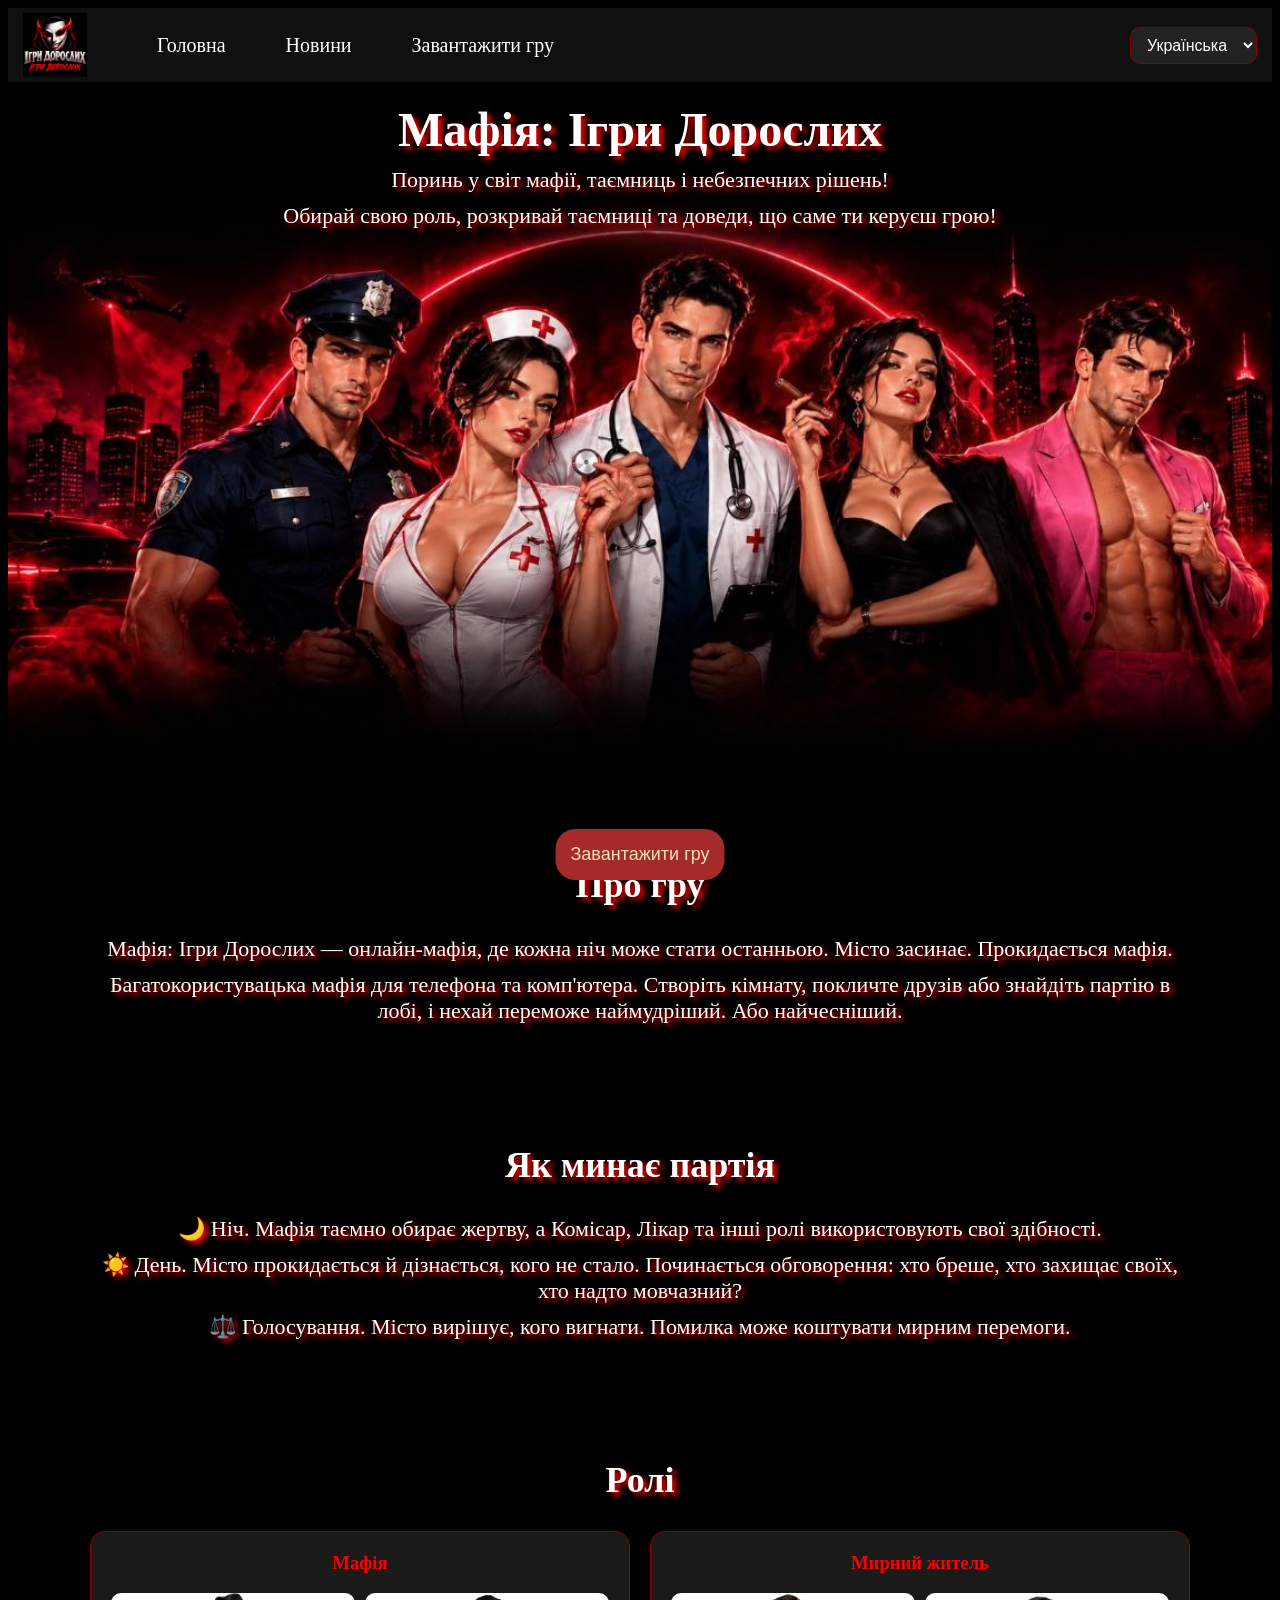
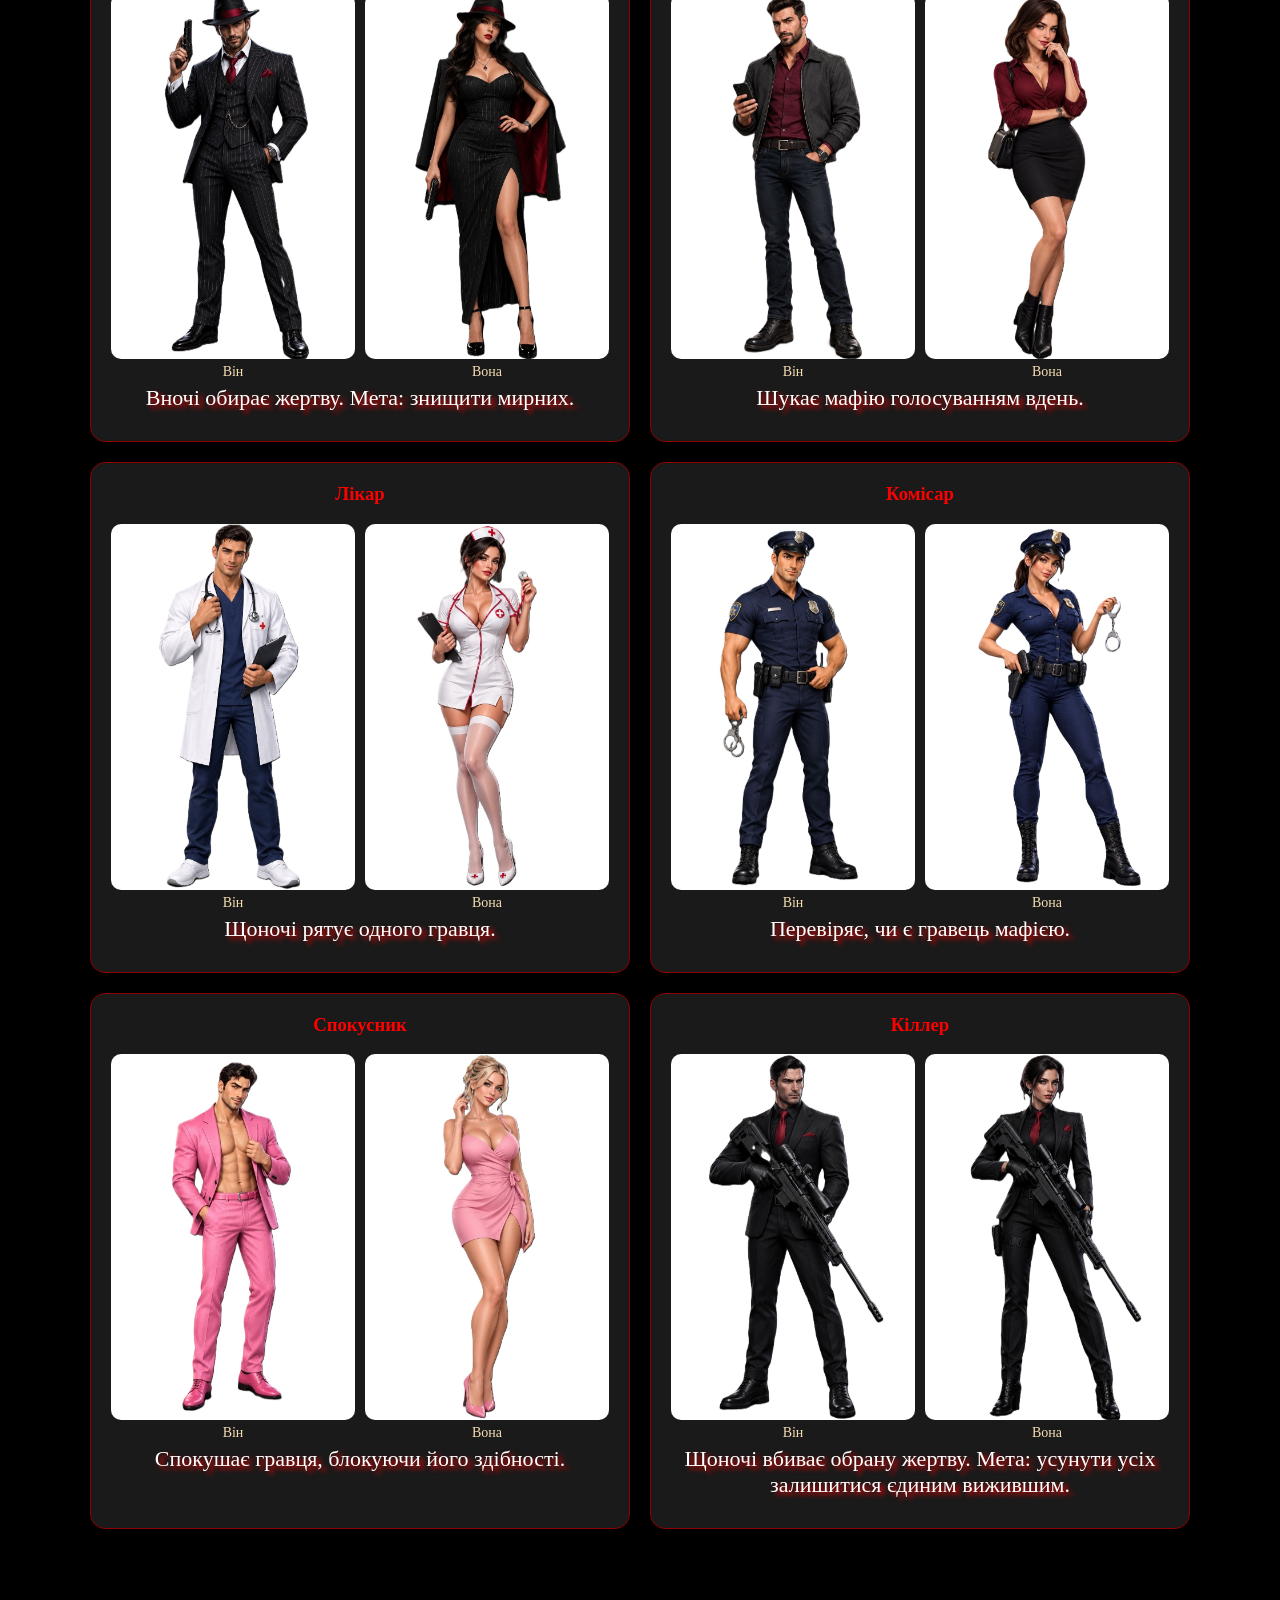
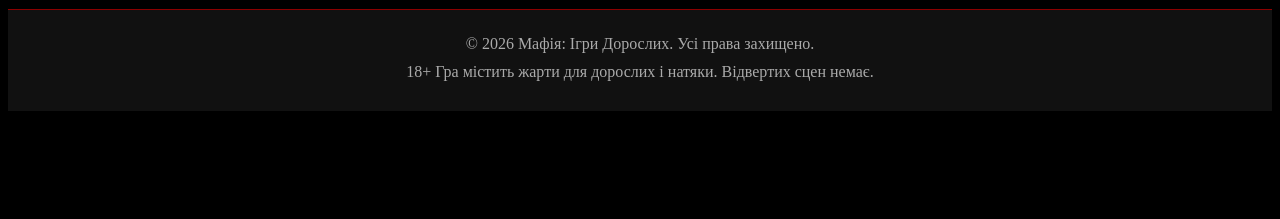
==== index.html @ 1c05e82d "Initial commit" ====
<!DOCTYPE html>
<html lang="uk">
<head>
    <meta charset="UTF-8">
    <meta name="viewport" content="width=device-width, initial-scale=1.0">
    <title>Мафія: Ігри Дорослих</title>
    <link rel="stylesheet" href="style.css">
</head>
<body>
    <nav>
        <img src="logo.jpg" alt="Логотип гри" class="logo">
        <div class="nav-links">
            <a href="#" data-i18n="nav_home">Головна</a>
            <a href="#" data-i18n="nav_news">Новини</a>
            <a href="#" data-i18n="nav_download">Завантажити гру</a>
        </div>

        <select id="lang-select" class="lang-select" aria-label="Language">
            <option value="uk">Українська</option>
            <option value="en">English</option>
            <option value="pl">Polski</option>
            <option value="de">Deutsch</option>
            <option value="es">Español</option>
            <option value="fr">Français</option>
            <option value="it">Italiano</option>
        </select>
    </nav>

    <main>
        <header class="hero">
            <h1 data-i18n="h1">Мафія: Ігри Дорослих</h1>
            <p data-i18n="hero1">Поринь у світ мафії, таємниць і небезпечних рішень!</p>
            <p data-i18n="hero2">Обирай свою роль, розкривай таємниці та доведи, що саме ти керуєш грою!</p>
        </header>

        <section class="block">
            <h2 data-i18n="about_title">Про гру</h2>
            <p data-i18n="about_text">Мафія: Ігри Дорослих — онлайн-мафія, де кожна ніч може стати останньою. Місто засинає. Прокидається мафія.</p>
            <p data-i18n="adout_text_1">Багатокористувацька мафія для телефона та комп'ютера. Створіть кімнату, покличте друзів або знайдіть партію в лобі, і нехай переможе наймудріший. Або найчесніший.</p>
        </section>
        <section class="block">
            <h2 data-i18n="about_title_1">Як минає партія</h2>
            <p data-i18n="about_text_night">🌙 Ніч. Мафія таємно обирає жертву, а Комісар, Лікар та інші ролі використовують свої здібності.</p>
            <p data-i18n="adout_text_day">☀️ День. Місто прокидається й дізнається, кого не стало. Починається обговорення: хто бреше, хто захищає своїх, хто надто мовчазний?</p>
            <p data-i18n="aboyt_text_voting">⚖️ Голосування. Місто вирішує, кого вигнати. Помилка може коштувати мирним перемоги.</p>
        </section>

        <section class="block">
           <h2 data-i18n="roles_title">Ролі</h2>
        <div class="cards">
            <div class="card">
                 <h3 data-i18n="mafia_name">Мафія</h3>
                  <div class="pair">
                     <figure>
                        <img src="images/mafia-m.jpg" alt="Мафія, чоловічий образ">
                        <figcaption>Він</figcaption>
                    </figure>
                    <figure>
                        <img src="images/mafia-f.jpg" alt="Мафія, жіночий образ">
                        <figcaption>Вона</figcaption>
                    </figure>
                </div>
                <p data-i18n="mafia_desc">Вночі обирає жертву. Мета: знищити мирних.</p>
            </div>
            <div class="card">
                <h3 data-i18n="peaceful_name">Мирний житель</h3>
                 <div class="pair">
                     <figure>
                        <img src="images/peaceful-m.jpg" alt="Мирний житель, чоловічий образ">
                        <figcaption>Він</figcaption>
                    </figure>
                    <figure>
                        <img src="images/peaceful-f.jpg" alt="Мирний житель, жіночий образ">
                        <figcaption>Вона</figcaption>
                    </figure>
                </div>
                <p data-i18n="peaceful_desc">Шукає мафію голосуванням вдень.</p>
            </div>
            <div class="card">
                <h3 data-i18n="doctor_name">Лікар</h3>
                <div class="pair">
                     <figure>
                        <img src="images/doctor-m.jpg" alt="Лікар, чоловічий образ">
                        <figcaption>Він</figcaption>
                    </figure>
                    <figure>
                        <img src="images/doctor-f.jpg" alt="Лікар, жіночий образ">
                        <figcaption>Вона</figcaption>
                    </figure>
                </div>
                <p data-i18n="doctor_desc">Щоночі рятує одного гравця.</p>
            </div>
            <div class="card">
                <h3 data-i18n="cop_name">Комісар</h3>
                 <div class="pair">
                     <figure>
                        <img src="images/cop-m.jpg" alt="Комісар, чоловічий образ">
                        <figcaption>Він</figcaption>
                    </figure>
                    <figure>
                        <img src="images/cop-f.jpg" alt="Комісар, жіночий образ">
                        <figcaption>Вона</figcaption>
                    </figure>
                </div>
                <p data-i18n="cop_desc">Перевіряє, чи є гравець мафією.</p>
            </div>
             <div class="card">
                <h3 data-i18n="tempter_name">Спокусник</h3>
                 <div class="pair">
                     <figure>
                        <img src="images/tempter-m.jpg" alt="Спокусник , чоловічий образ">
                        <figcaption>Він</figcaption>
                    </figure>
                    <figure>
                        <img src="images/tempter-f.jpg" alt="Спокусник, жіночий образ">
                        <figcaption>Вона</figcaption>
                    </figure>
                </div>
                <p data-i18n="tempter_desc">Спокушає гравця, блокуючи його здібності.</p>
            </div> <div class="card">
                <h3 data-i18n="hitman_name">Кіллер</h3>
                 <div class="pair">
                     <figure>
                        <img src="images/hitman-m.jpg" alt="Кіллер, чоловічий образ">
                        <figcaption>Він</figcaption>
                    </figure>
                    <figure>
                        <img src="images/hitman-f.jpg" alt="Кіллер, жіночий образ">
                        <figcaption>Вона</figcaption>
                    </figure>
                </div>
                <p data-i18n="hitman_desc">Щоночі вбиває обрану жертву. Мета: усунути усіх залишитися єдиним вижившим.</p>
                </div>
            </div>
        <!--</section>
                <section class="block">
            <h2 data-i18n="gallery_title">Скріншоти</h2>
            <div class="gallery">
                <img src="images/screen1.jpg" alt="Скріншот гри 1">
                <img src="images/screen2.jpg" alt="Скріншот гри 2">
                <img src="images/screen3.jpg" alt="Скріншот гри 3">
            </div>
        </section> -->
    </main>
    <footer>
        <p data-i18n="footer_text">© 2026 Мафія: Ігри Дорослих. Усі права захищено.</p>
        <p data-i18n="age_note">18+ Гра містить жарти для дорослих і натяки. Відвертих сцен немає.</p>
    </footer>

    <button data-i18n="nav_download">Завантажити гру</button>

    <script src="script.js"></script>
</body>
</html>
---- style.css ----
body {
    background-color: black;
    color: white;
    padding-bottom: 100px; /* место под фиксированную кнопку */
}

nav {
    background-color: #22222279;
    padding: 5px 15px;
    display: flex;
    align-items: center;
    justify-content: flex-start;
    gap: 50px;
}

.logo {
    width: 64px;
    height: auto;
}

.nav-links {
    display: flex;
    align-items: center;
    gap: 20px;
}

a {
    color: white;
    text-decoration: none;
    margin: 15px;
    padding: 5px;
    font-size: 20px;
    display: inline-block;
    transition: color 0.3s, transform 0.3s;
}

a:hover {
    color: red;
    transform: scale(1.2);
}

h1 {
    color: white;
    font-size: 48px;
    text-align: center;
    margin-bottom: 10px;
    margin-top: 0;
    text-shadow: 4px 3px 5px rgb(243, 0, 0);
}

p {
    font-size: 22px;
    color: white;
    text-align: center;
    margin-top: 5px;
    margin-bottom: 10px;
    text-shadow: 4px 3px 5px rgb(243, 0, 0);
}

button {
    background-color: brown;
    color: wheat;
    font-size: 18px;
    padding: 15px;
    border-radius: 20px;
    border: none;
    position: fixed;
    bottom: 20px;
    left: 50%;
    transform: translateX(-50%);
    transition: background-color 0.5s ease,
                box-shadow 0.3s ease,
                transform 0.3s ease;
}

button:hover {
    background-color: darkred;
    cursor: pointer;
    box-shadow: 0 0 15px rgb(251, 255, 0);
    transform: translateX(-50%) translateY(-5px) scale(1.1);
}
.hero {
    background-image: url("game.jpg");
    background-size: cover;
    background-position: center 50px;
    background-repeat: no-repeat;
    min-height: calc(40vw + 180px);
    padding-top: 20px;
}

.block {
    max-width: 1100px;
    margin: 0 auto;
    padding: 40px 20px;
}

h2 {
    font-size: 36px;
    text-align: center;
    color: white;
    text-shadow: 4px 3px 5px rgb(243, 0, 0);
}

.cards {
    display: grid;
    grid-template-columns: repeat(auto-fit, minmax(420px, 1fr));
    gap: 20px;
}

.card {
    background-color: #1a1a1a;
    border: 1px solid darkred;
    border-radius: 15px;
    padding: 20px;
    transition: transform 0.3s ease, box-shadow 0.3s ease;
}

.card:hover {
    transform: translateY(-8px);
    box-shadow: 0 0 20px rgba(243, 0, 0, 0.5);
}

.card h3 {
    color: red;
    text-align: center;
    margin-top: 0;
}
.pair {
    display: flex;
    gap: 10px;
}

.pair figure {
    margin: 0;
    flex: 1;
}

.pair img {
    width: 100%;
    aspect-ratio: 2/ 3;
    object-fit: cover;
    border-radius: 10px;
    display: block;
}

figcaption {
    text-align: center;
    color: wheat;
    font-size: 14px;
    margin-top: 5px;
}
.lang-select {
    margin-left: auto;
    background-color: #222;
    color: white;
    border: 1px solid darkred;
    border-radius: 10px;
    padding: 8px 12px;
    font-size: 16px;
    cursor: pointer;
    transition: border-color 0.3s, box-shadow 0.3s;
}

.lang-select:hover {
    border-color: red;
    box-shadow: 0 0 10px rgba(243, 0, 0, 0.5);
}
.gallery {
    display: grid;
    grid-template-columns: repeat(auto-fit, minmax(280px, 1fr));
    gap: 20px;
}

.gallery img {
    width: 100%;
    height: auto;
    border-radius: 15px;
    border: 1px solid darkred;
    transition: transform 0.3s ease, box-shadow 0.3s ease;
}

.gallery img:hover {
    transform: scale(1.04);
    box-shadow: 0 0 20px rgba(243, 0, 0, 0.5);
}

footer {
    border-top: 1px solid darkred;
    margin-top: 40px;
    padding: 20px;
    background-color: #111;
}

footer p {
    font-size: 16px;
    text-shadow: none;
    color: #aaa;
}

/* Адаптация под телефон: правила работают, только если экран уже 700px */
@media (max-width: 700px) {
    nav {
        flex-wrap: wrap;
        gap: 10px;
    }

    .nav-links {
        gap: 5px;
        flex-wrap: wrap;
    }

    a {
        font-size: 16px;
        margin: 5px;
    }

    h1 {
        font-size: 32px;
    }

    h2 {
        font-size: 28px;
    }

    p {
        font-size: 18px;
    }
}
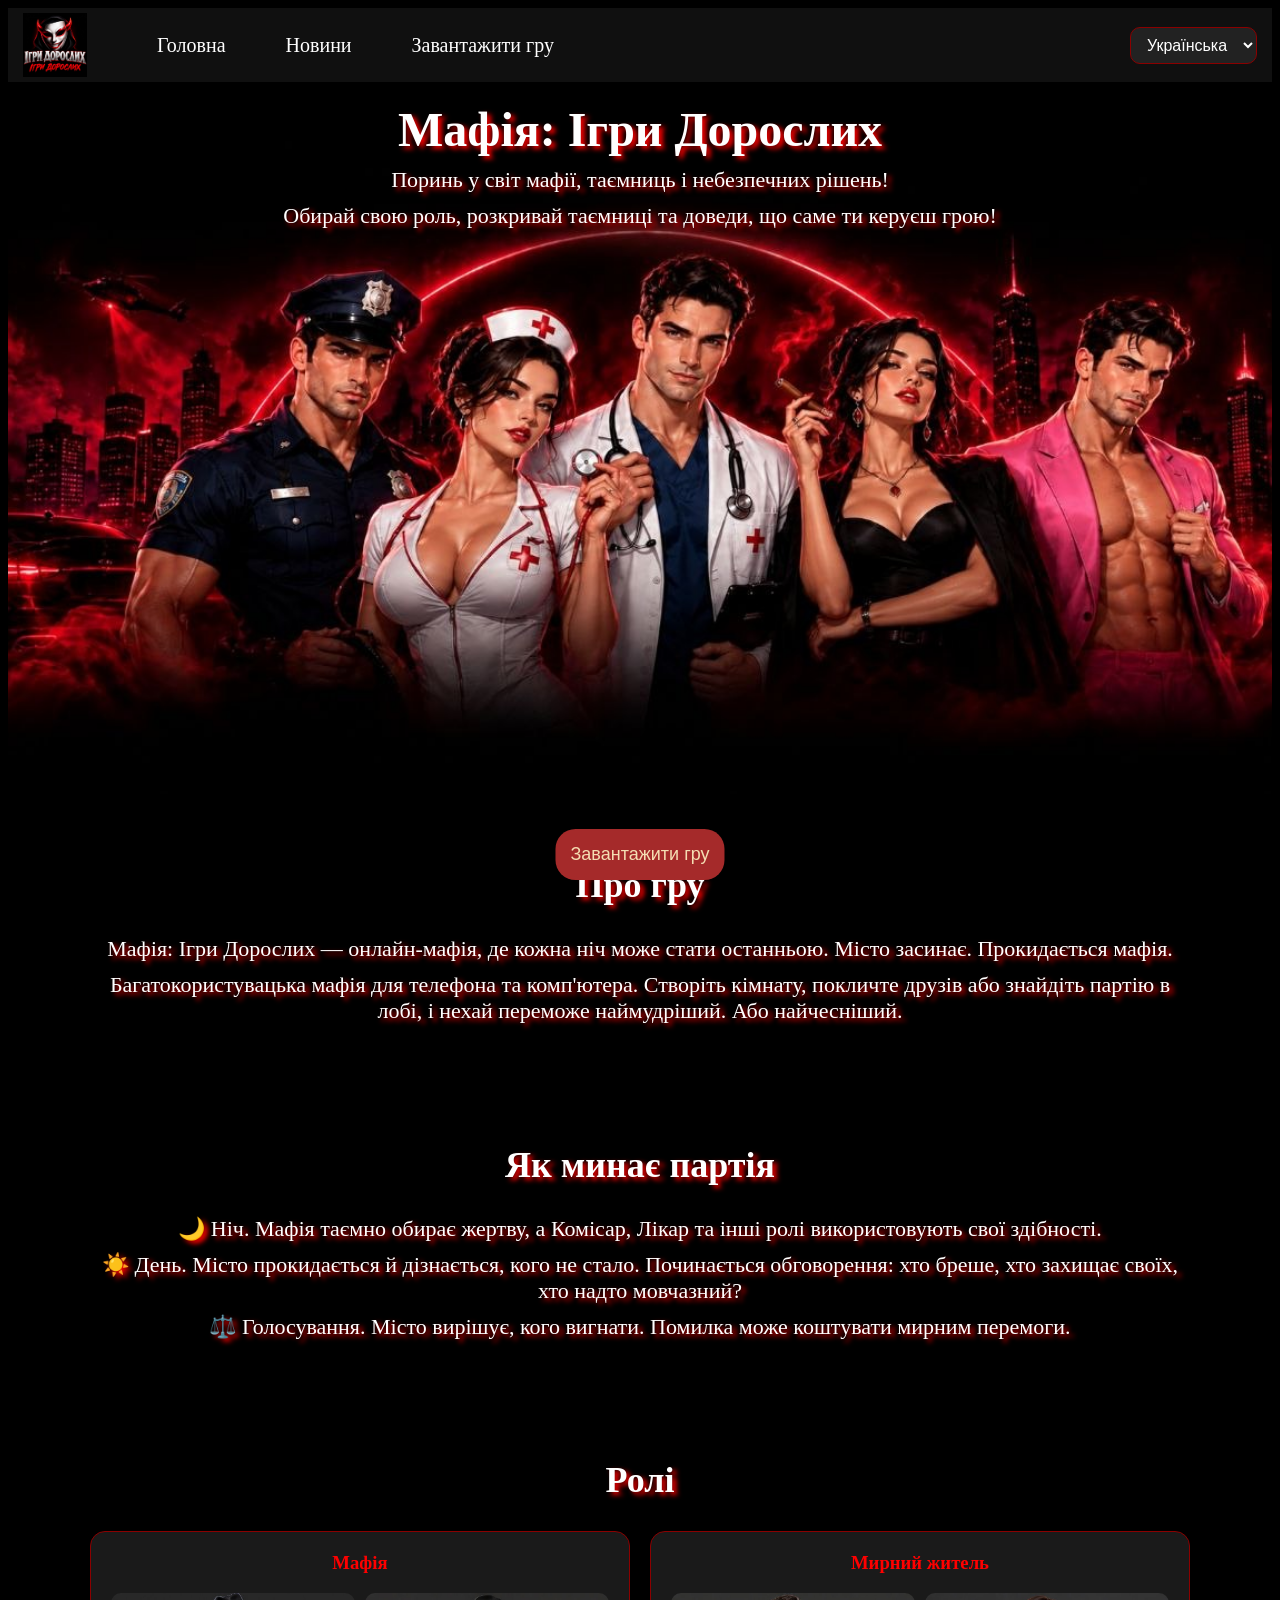
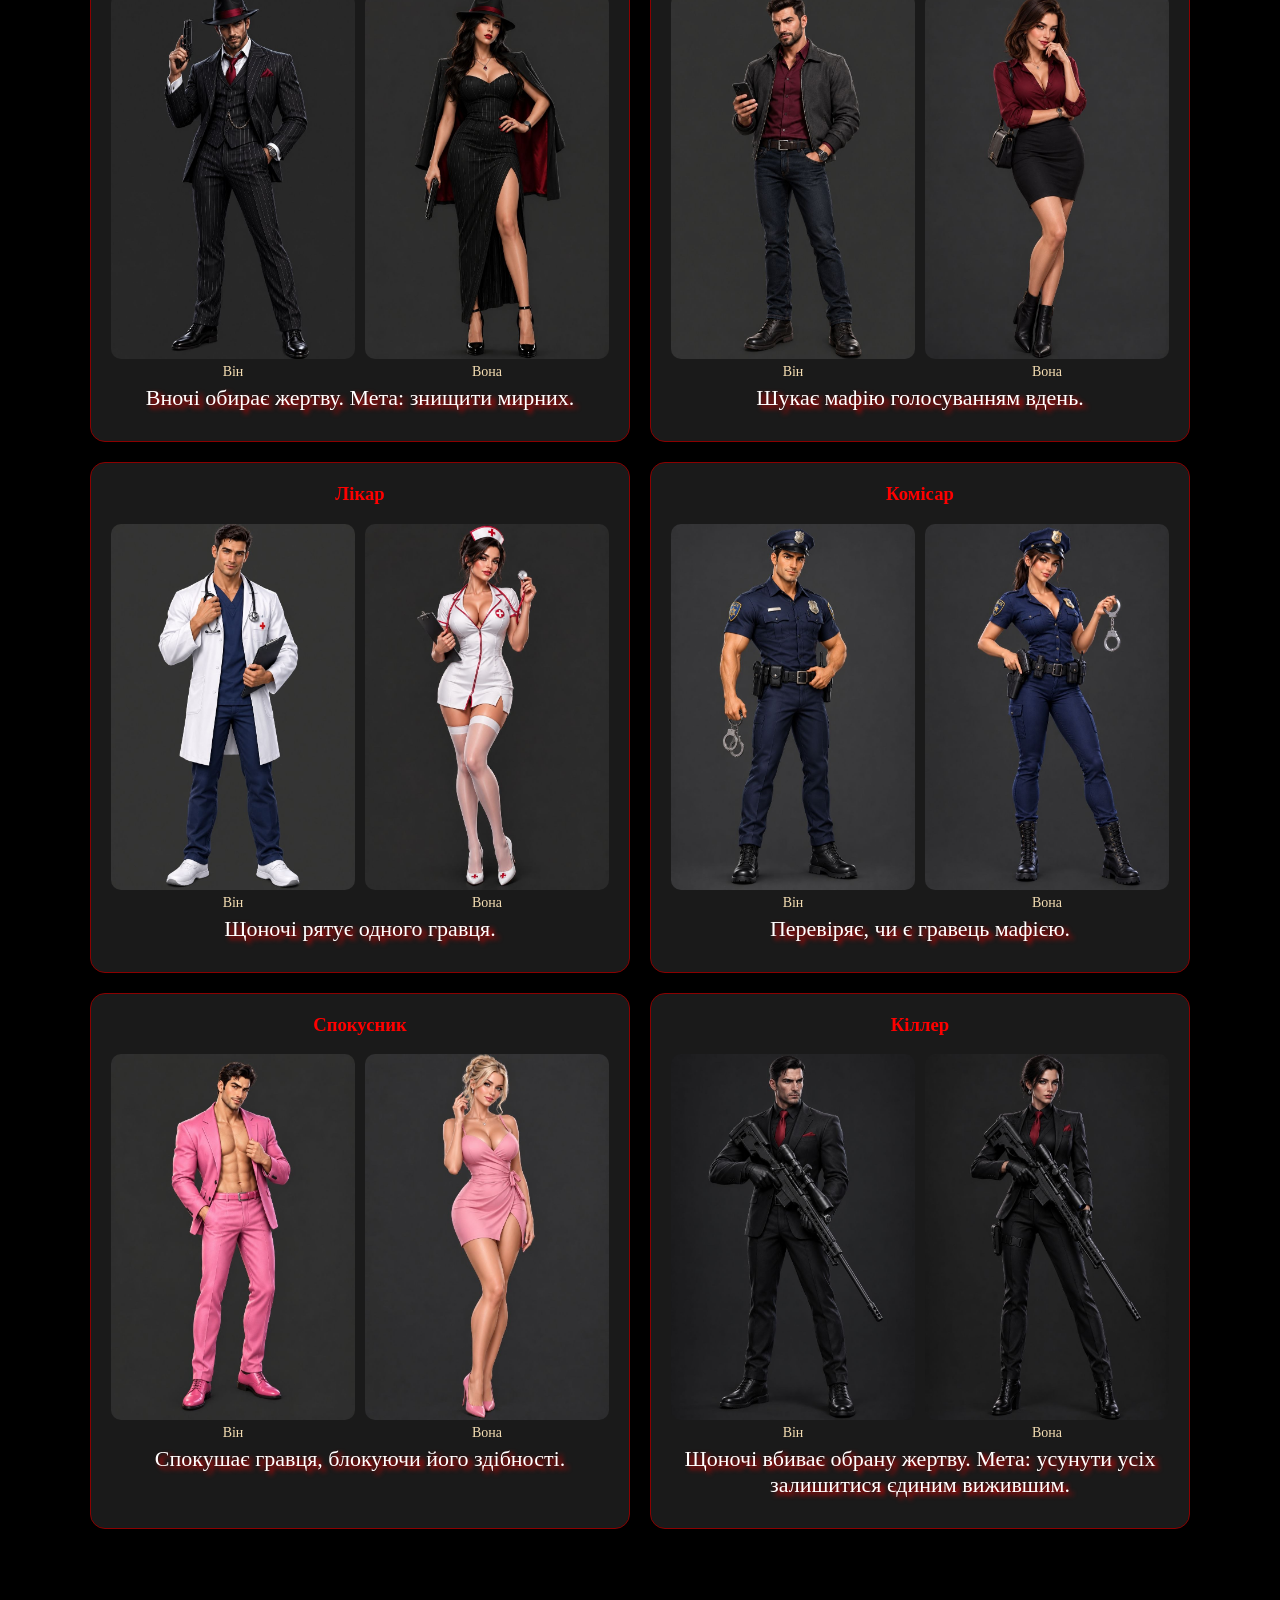
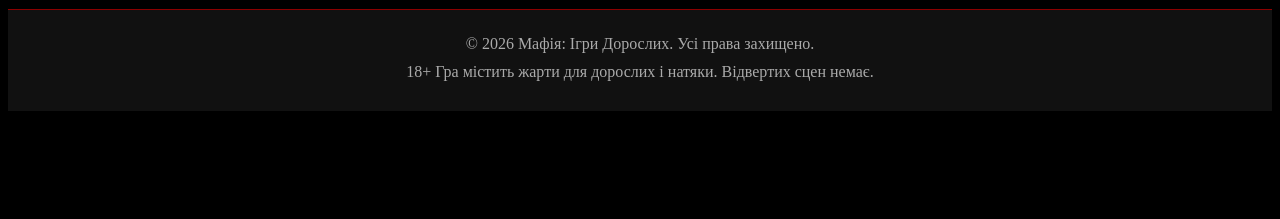
==== commit 43d8b1d3: "Update index.html" ====
--- a/index.html
+++ b/index.html
@@ -52,11 +52,11 @@
                  <h3 data-i18n="mafia_name">Мафія</h3>
                   <div class="pair">
                      <figure>
-                        <img src="images/mafia-m.jpg" alt="Мафія, чоловічий образ">
+                        <img src="images/mafia-m.png" alt="Мафія, чоловічий образ">
                         <figcaption>Він</figcaption>
                     </figure>
                     <figure>
-                        <img src="images/mafia-f.jpg" alt="Мафія, жіночий образ">
+                        <img src="images/mafia-f.png" alt="Мафія, жіночий образ">
                         <figcaption>Вона</figcaption>
                     </figure>
                 </div>
@@ -66,11 +66,11 @@
                 <h3 data-i18n="peaceful_name">Мирний житель</h3>
                  <div class="pair">
                      <figure>
-                        <img src="images/peaceful-m.jpg" alt="Мирний житель, чоловічий образ">
+                        <img src="images/peaceful-m.png" alt="Мирний житель, чоловічий образ">
                         <figcaption>Він</figcaption>
                     </figure>
                     <figure>
-                        <img src="images/peaceful-f.jpg" alt="Мирний житель, жіночий образ">
+                        <img src="images/peaceful-f.png" alt="Мирний житель, жіночий образ">
                         <figcaption>Вона</figcaption>
                     </figure>
                 </div>
@@ -84,7 +84,7 @@
                         <figcaption>Він</figcaption>
                     </figure>
                     <figure>
-                        <img src="images/doctor-f.jpg" alt="Лікар, жіночий образ">
+                        <img src="images/doctor-f.png" alt="Лікар, жіночий образ">
                         <figcaption>Вона</figcaption>
                     </figure>
                 </div>
@@ -94,11 +94,11 @@
                 <h3 data-i18n="cop_name">Комісар</h3>
                  <div class="pair">
                      <figure>
-                        <img src="images/cop-m.jpg" alt="Комісар, чоловічий образ">
+                        <img src="images/cop-m.png" alt="Комісар, чоловічий образ">
                         <figcaption>Він</figcaption>
                     </figure>
                     <figure>
-                        <img src="images/cop-f.jpg" alt="Комісар, жіночий образ">
+                        <img src="images/cop-f.png" alt="Комісар, жіночий образ">
                         <figcaption>Вона</figcaption>
                     </figure>
                 </div>
@@ -108,11 +108,11 @@
                 <h3 data-i18n="tempter_name">Спокусник</h3>
                  <div class="pair">
                      <figure>
-                        <img src="images/tempter-m.jpg" alt="Спокусник , чоловічий образ">
+                        <img src="images/tempter-m.png" alt="Спокусник , чоловічий образ">
                         <figcaption>Він</figcaption>
                     </figure>
                     <figure>
-                        <img src="images/tempter-f.jpg" alt="Спокусник, жіночий образ">
+                        <img src="images/tempter-f.png" alt="Спокусник, жіночий образ">
                         <figcaption>Вона</figcaption>
                     </figure>
                 </div>
@@ -121,11 +121,11 @@
                 <h3 data-i18n="hitman_name">Кіллер</h3>
                  <div class="pair">
                      <figure>
-                        <img src="images/hitman-m.jpg" alt="Кіллер, чоловічий образ">
+                        <img src="images/hitman-m.png" alt="Кіллер, чоловічий образ">
                         <figcaption>Він</figcaption>
                     </figure>
                     <figure>
-                        <img src="images/hitman-f.jpg" alt="Кіллер, жіночий образ">
+                        <img src="images/hitman-f.png" alt="Кіллер, жіночий образ">
                         <figcaption>Вона</figcaption>
                     </figure>
                 </div>
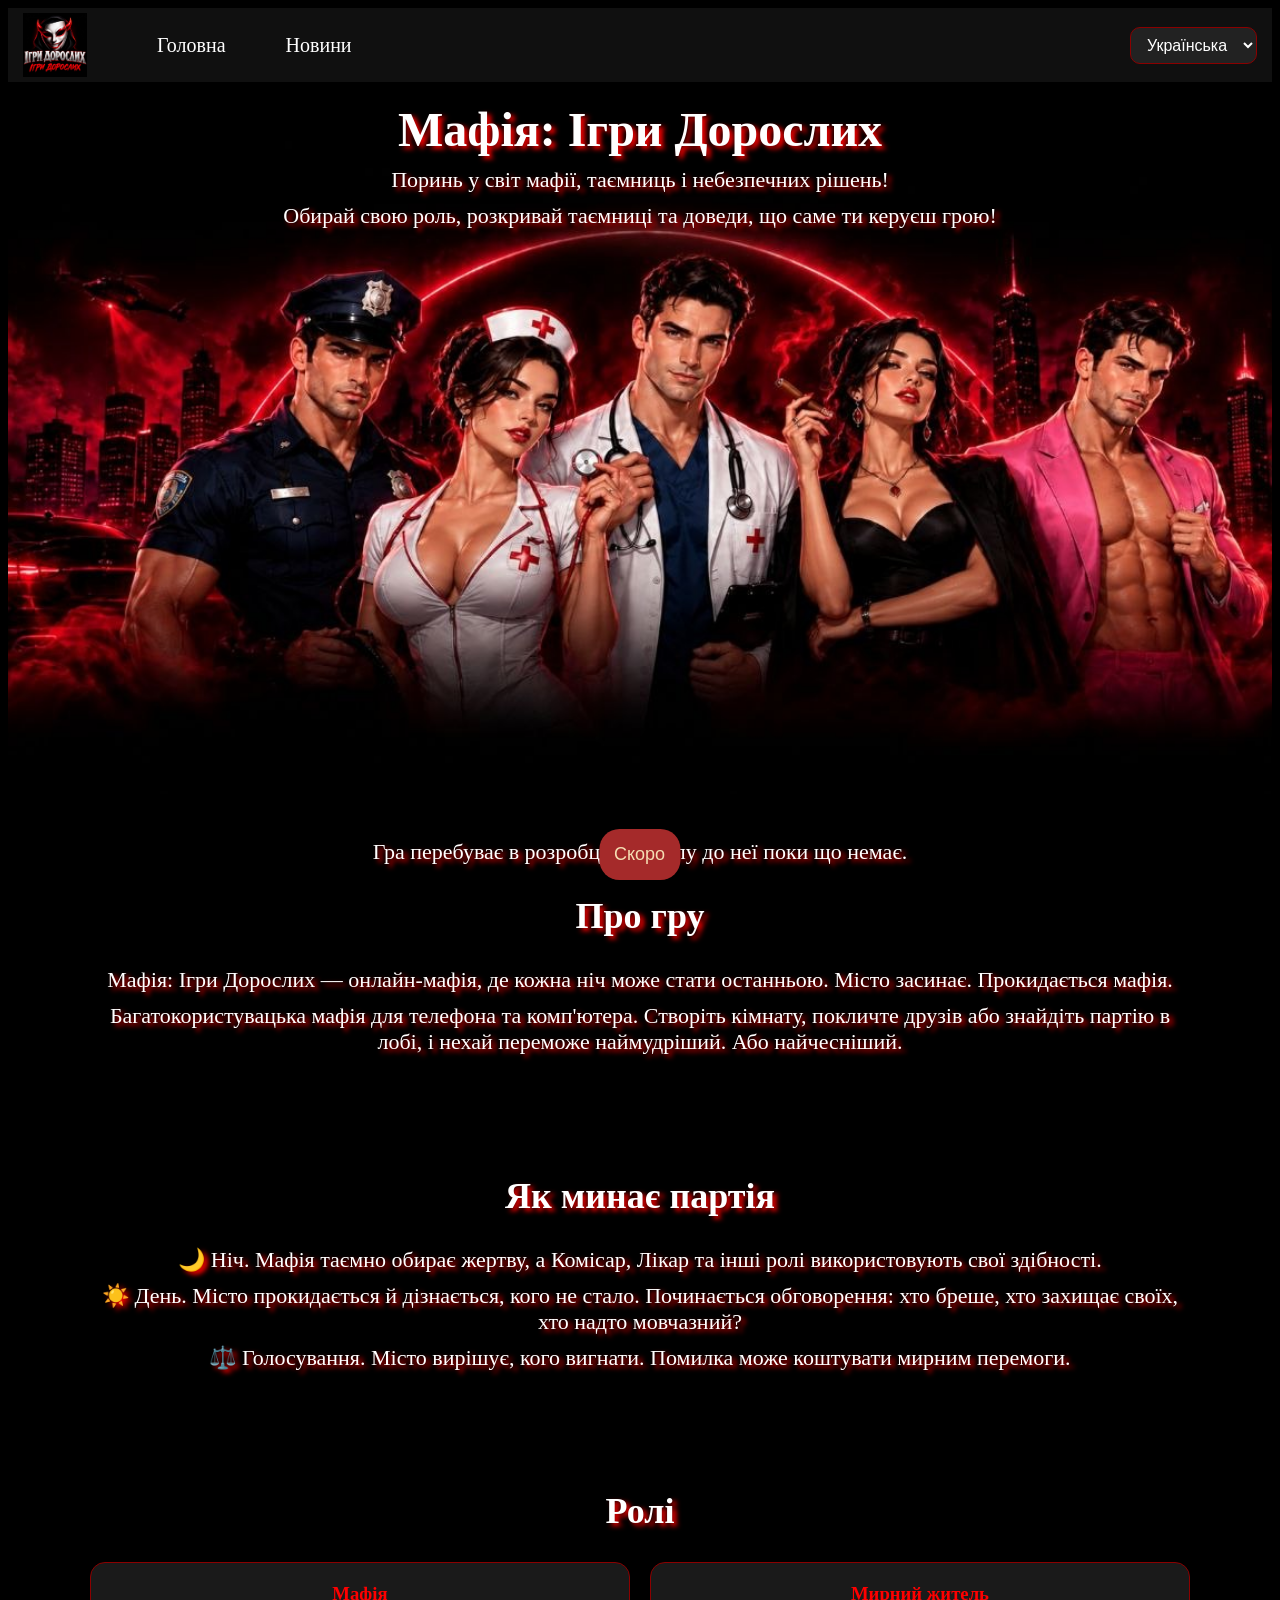
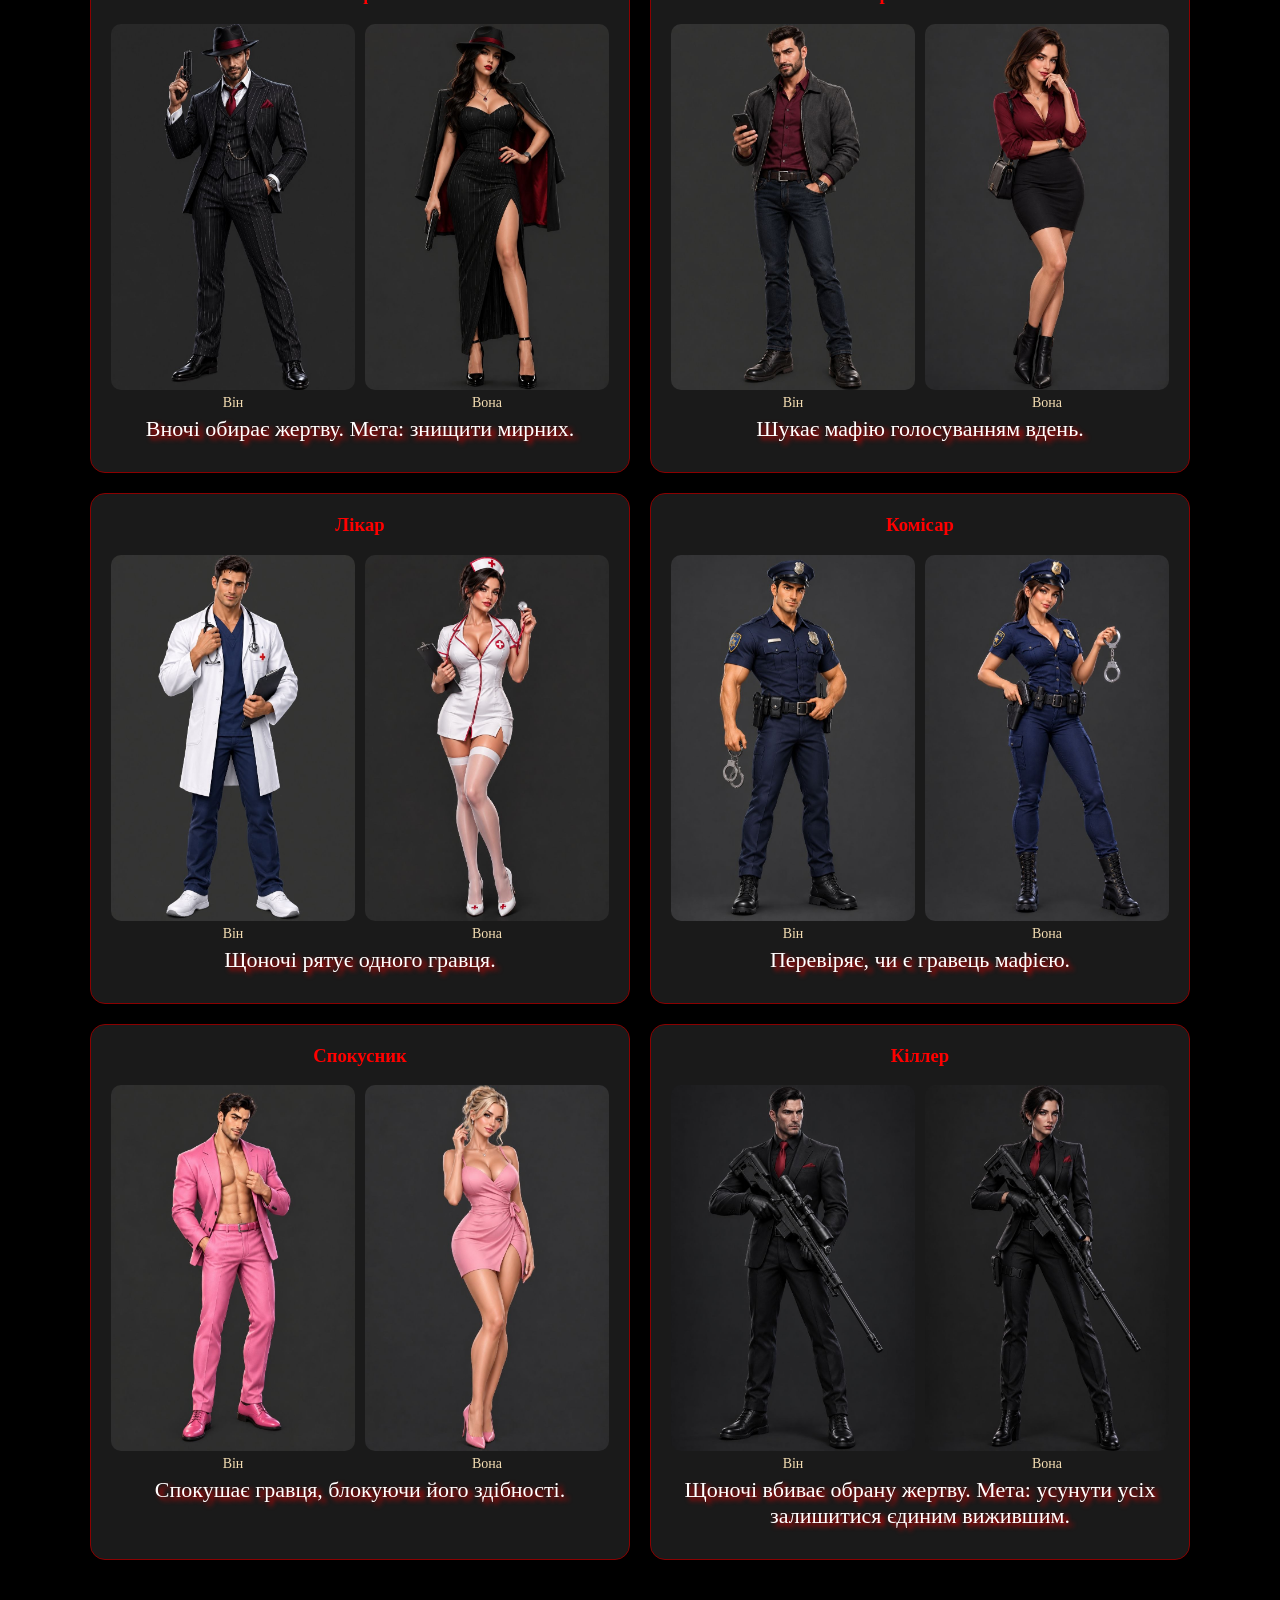
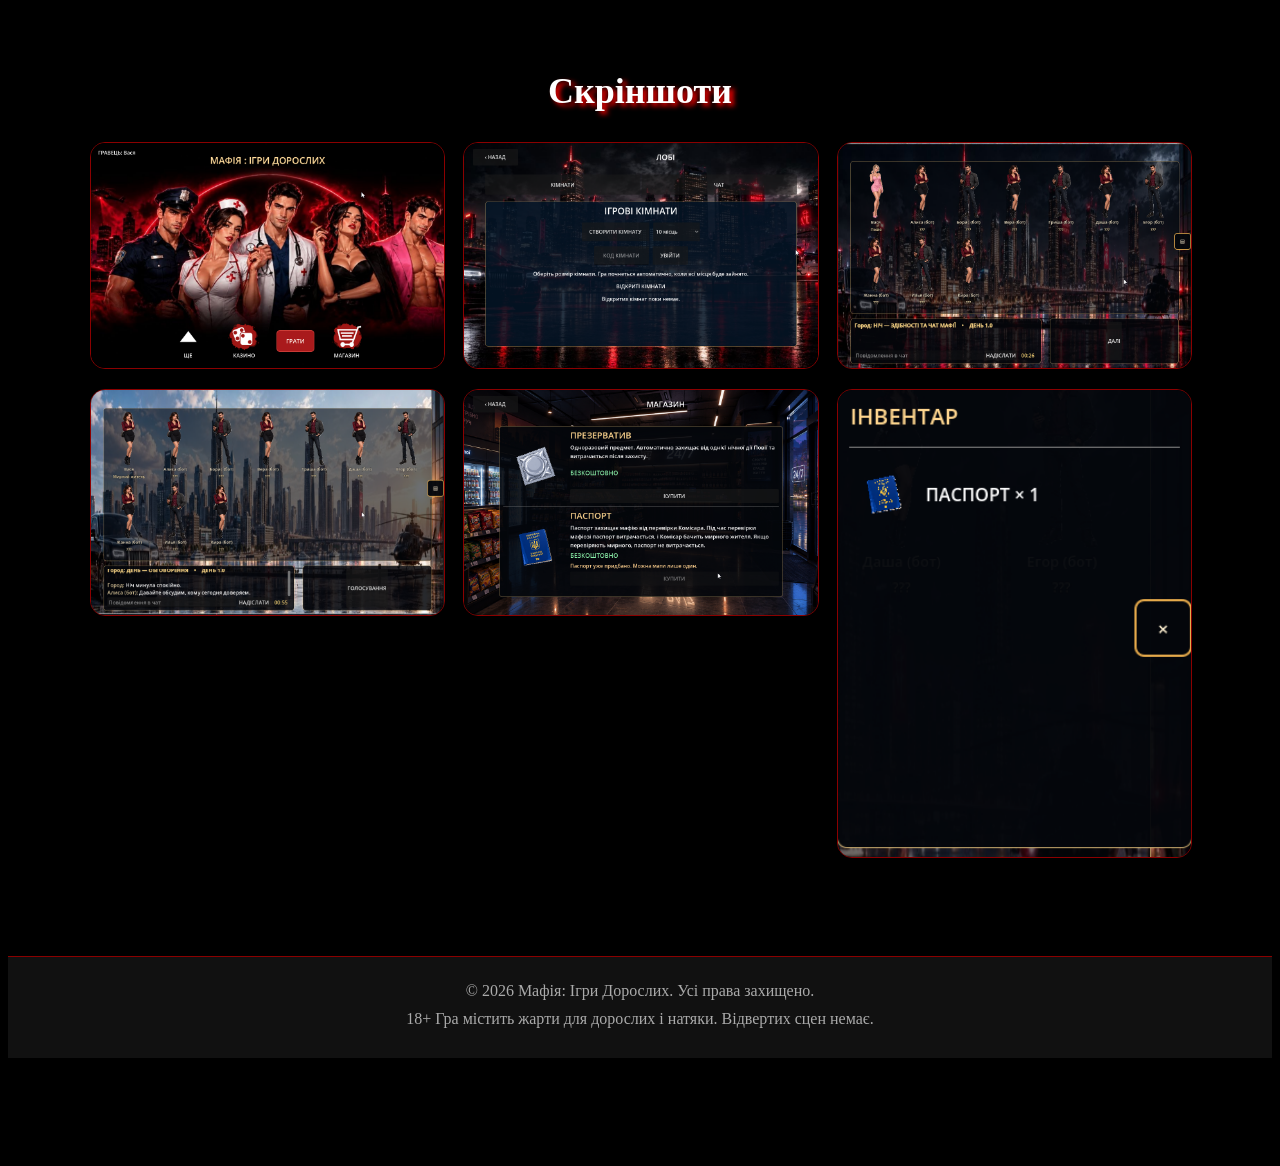
==== commit 5d354329: "Update index.html" ====
--- a/index.html
+++ b/index.html
@@ -11,8 +11,7 @@
         <img src="logo.jpg" alt="Логотип гри" class="logo">
         <div class="nav-links">
             <a href="#" data-i18n="nav_home">Головна</a>
-            <a href="#" data-i18n="nav_news">Новини</a>
-            <a href="#" data-i18n="nav_download">Завантажити гру</a>
+            <a href="news.html" data-i18n="nav_news">Новини</a>
         </div>
 
         <select id="lang-select" class="lang-select" aria-label="Language">
@@ -34,9 +33,10 @@
         </header>
 
         <section class="block">
+            <p class="dev-notice" data-i18n="dev_notice">Гра перебуває в розробці. Доступу до неї поки що немає.</p>
             <h2 data-i18n="about_title">Про гру</h2>
             <p data-i18n="about_text">Мафія: Ігри Дорослих — онлайн-мафія, де кожна ніч може стати останньою. Місто засинає. Прокидається мафія.</p>
-            <p data-i18n="adout_text_1">Багатокористувацька мафія для телефона та комп'ютера. Створіть кімнату, покличте друзів або знайдіть партію в лобі, і нехай переможе наймудріший. Або найчесніший.</p>
+            <p data-i18n="about_text_1">Багатокористувацька мафія для телефона та комп'ютера. Створіть кімнату, покличте друзів або знайдіть партію в лобі, і нехай переможе наймудріший. Або найчесніший.</p>
         </section>
         <section class="block">
             <h2 data-i18n="about_title_1">Як минає партія</h2>
@@ -132,22 +132,28 @@
                 <p data-i18n="hitman_desc">Щоночі вбиває обрану жертву. Мета: усунути усіх залишитися єдиним вижившим.</p>
                 </div>
             </div>
-        <!--</section>
+            </section>
                 <section class="block">
             <h2 data-i18n="gallery_title">Скріншоти</h2>
             <div class="gallery">
-                <img src="images/screen1.jpg" alt="Скріншот гри 1">
-                <img src="images/screen2.jpg" alt="Скріншот гри 2">
-                <img src="images/screen3.jpg" alt="Скріншот гри 3">
+                <img src="images/screen1.png" alt="Скріншот гри 1">
+                <img src="images/screen2.png" alt="Скріншот гри 2">
+                <img src="images/screen3.png" alt="Скріншот гри 3">
+                <img src="images/screen4.png" alt="Скріншот гри 4">
+                <img src="images/screen5.png" alt="Скріншот гри 5">
+                <img src="images/screen6.png" alt="Скріншот гри 6">
             </div>
-        </section> -->
+            <div class="lightbox" id="lightbox">
+                 <img src="" alt="" id="lightbox-img">
+            </div>
+        </section>
     </main>
     <footer>
         <p data-i18n="footer_text">© 2026 Мафія: Ігри Дорослих. Усі права захищено.</p>
         <p data-i18n="age_note">18+ Гра містить жарти для дорослих і натяки. Відвертих сцен немає.</p>
     </footer>
 
-    <button data-i18n="nav_download">Завантажити гру</button>
+    <button class="soon-btn" disabled data-i18n="coming_soon">Скоро</button>
 
     <script src="script.js"></script>
 </body>
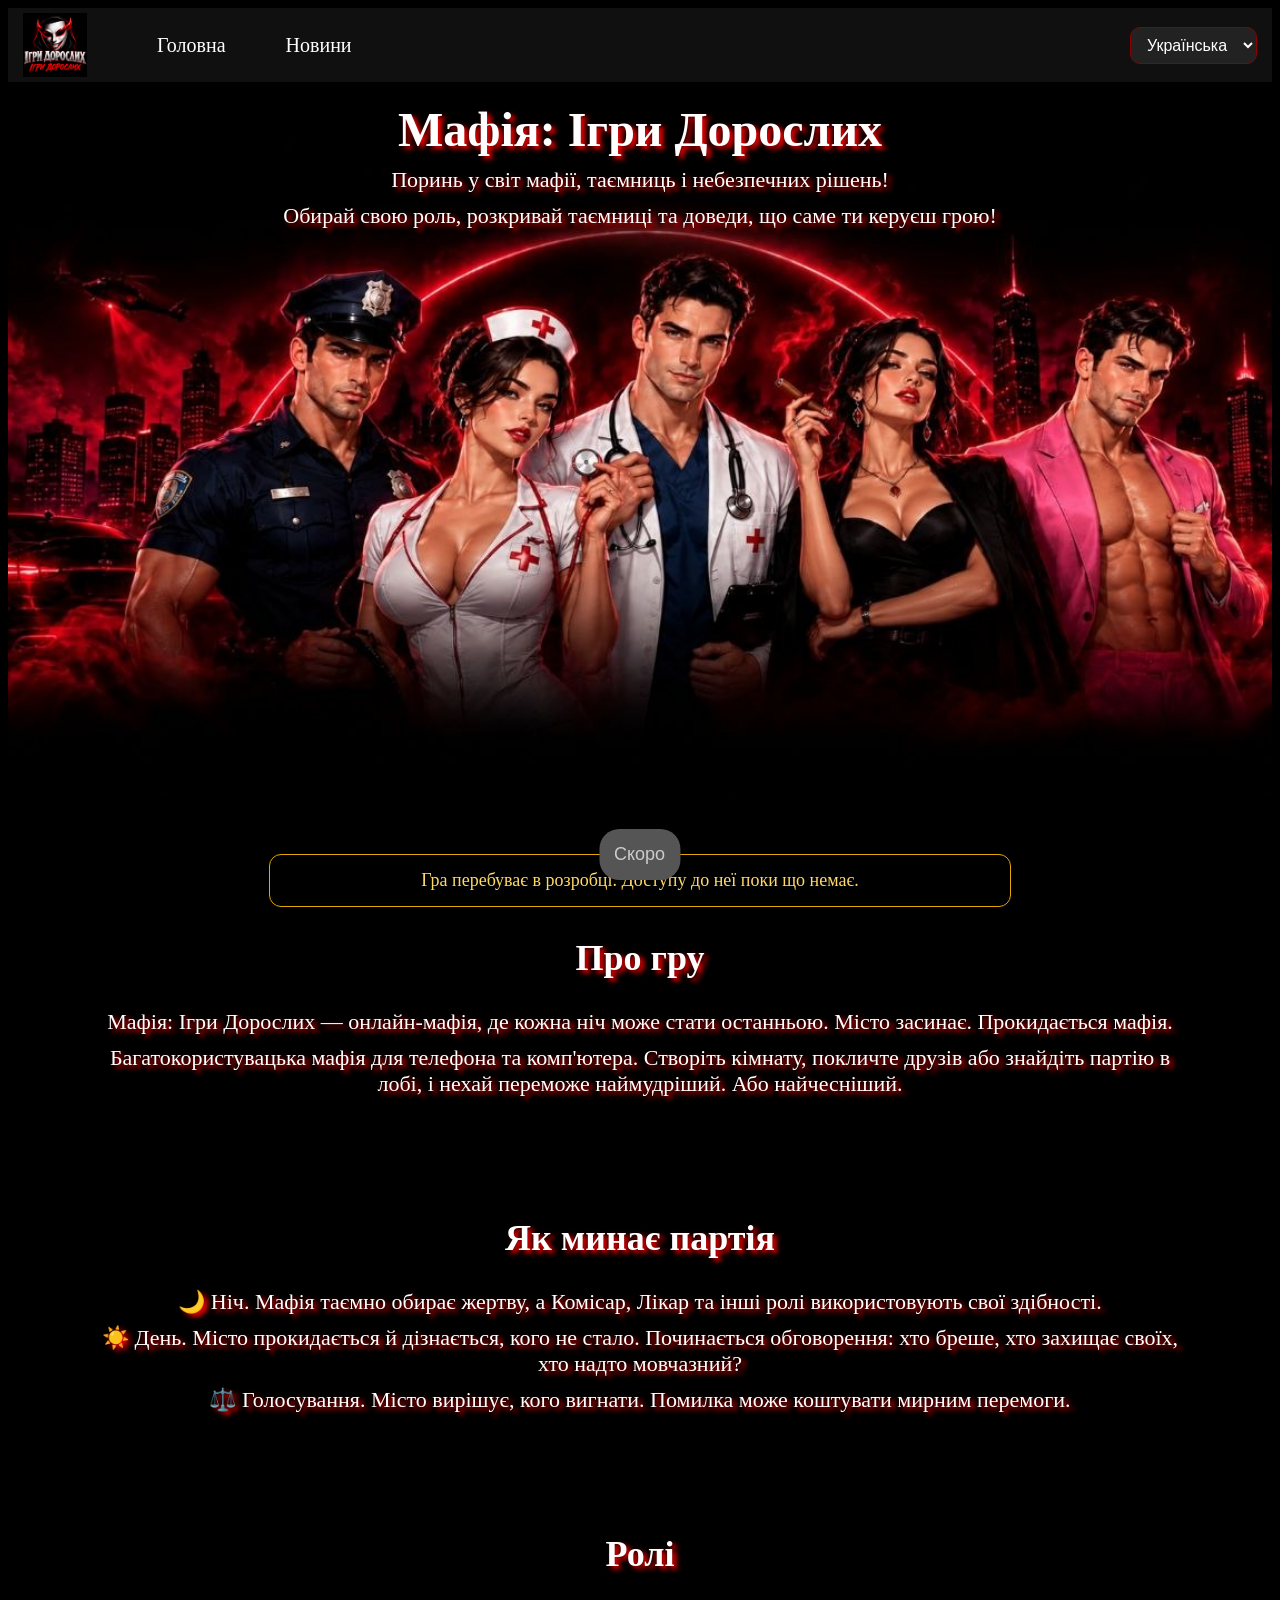
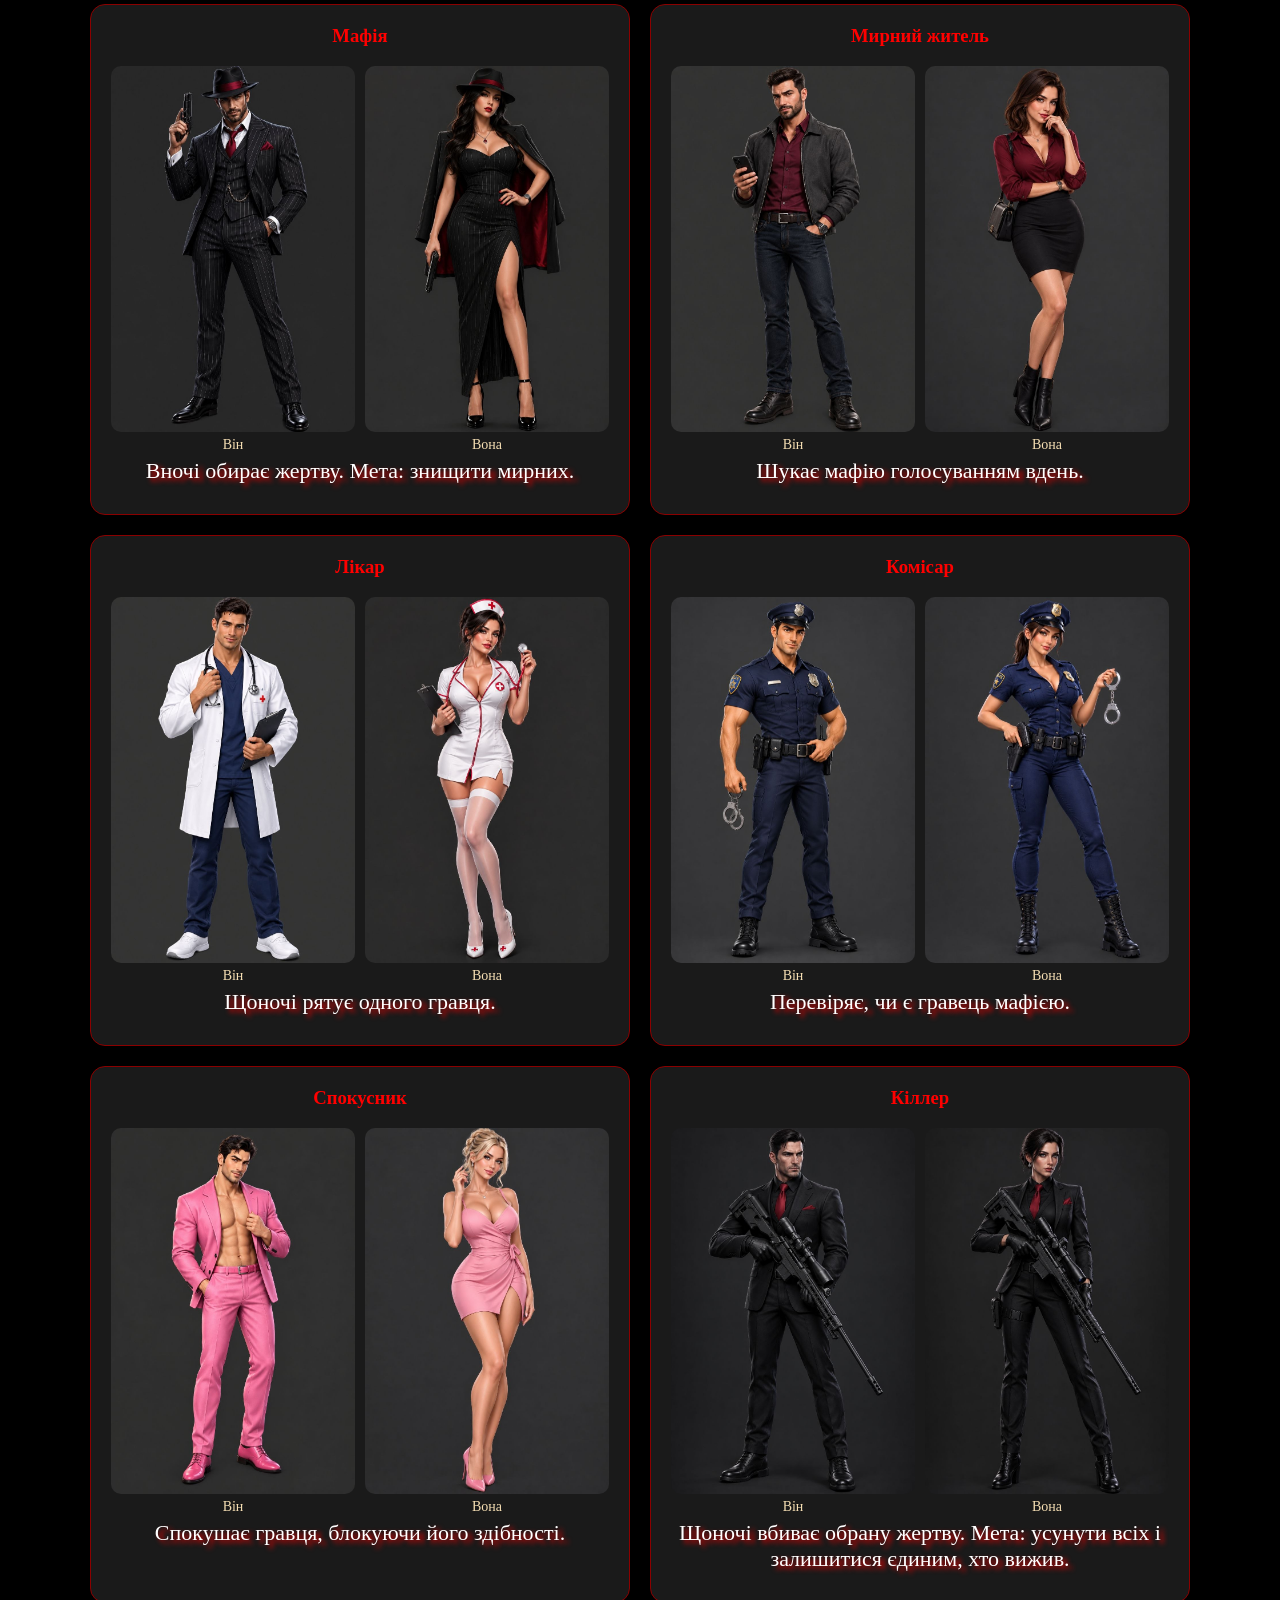
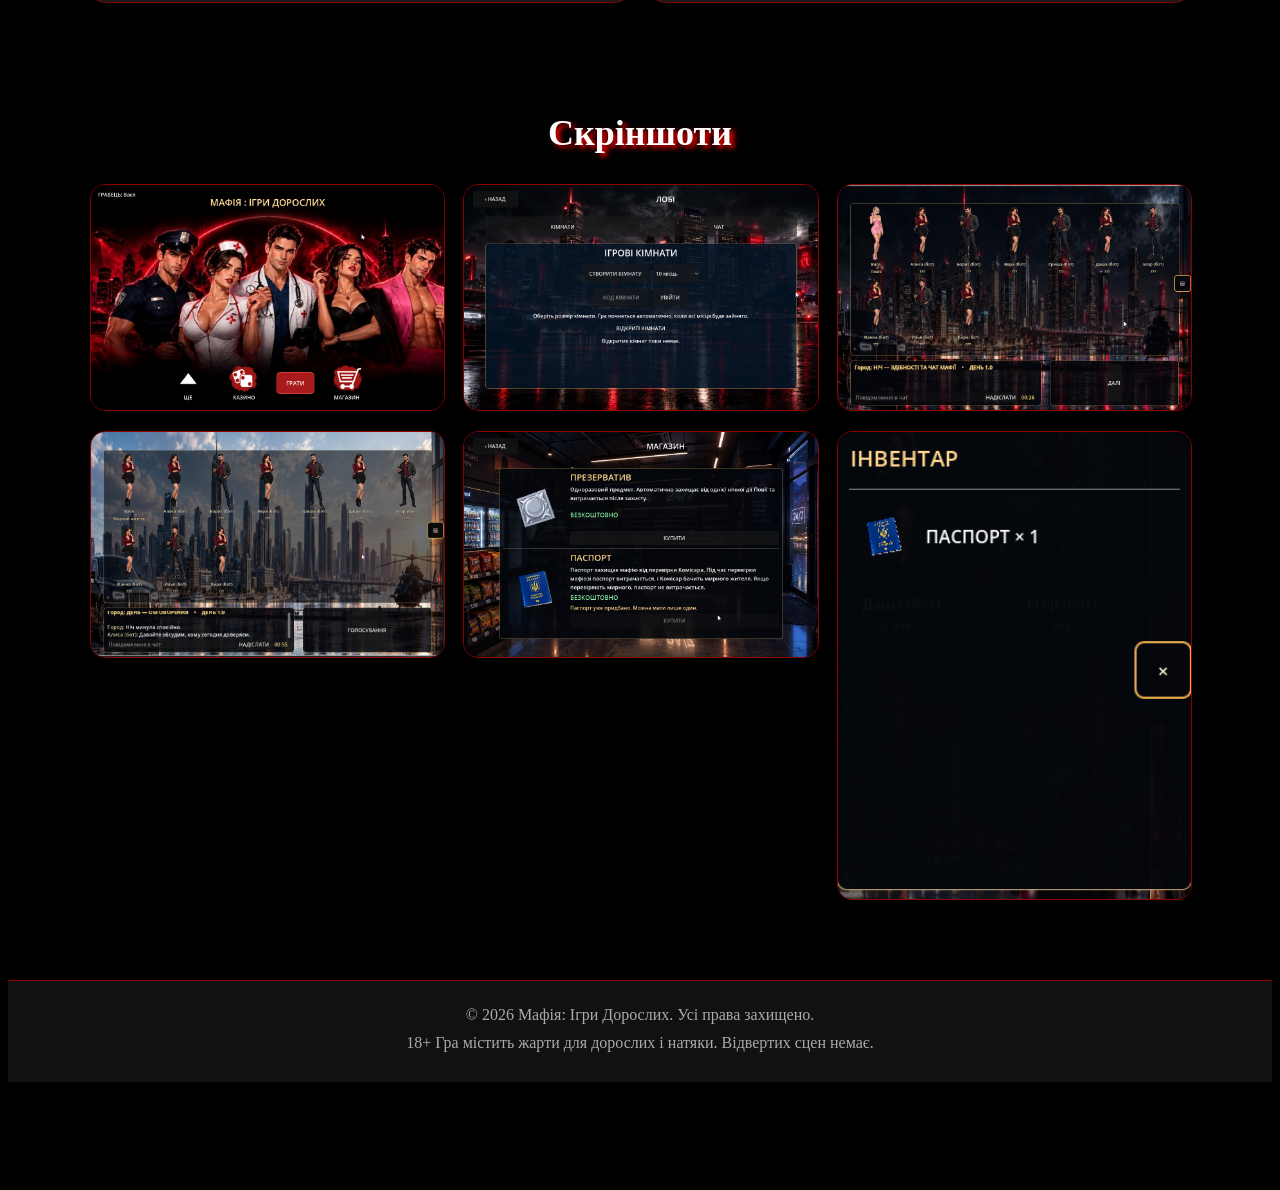
==== commit 80fc2392: "Update index.html" ====
--- a/index.html
+++ b/index.html
@@ -10,7 +10,7 @@
     <nav>
         <img src="logo.jpg" alt="Логотип гри" class="logo">
         <div class="nav-links">
-            <a href="#" data-i18n="nav_home">Головна</a>
+            <a href="index.html" data-i18n="nav_home">Головна</a>
             <a href="news.html" data-i18n="nav_news">Новини</a>
         </div>
 
--- a/style.css
+++ b/style.css
@@ -225,4 +225,55 @@
     p {
         font-size: 18px;
     }
-}+}
+.gallery img {
+    cursor: zoom-in;
+}
+
+.lightbox {
+    display: none;
+    position: fixed;
+    inset: 0;
+    background: rgba(0, 0, 0, 0.85);
+    justify-content: center;
+    align-items: center;
+    z-index: 1000;
+    cursor: zoom-out;
+}
+
+.lightbox.active {
+    display: flex;
+}
+
+.lightbox img {
+    max-width: 90%;
+    max-height: 90%;
+    border-radius: 8px;
+}
+
+/* Плашка: игра в разработке */
+.dev-notice {
+    max-width: 700px;
+    margin: 20px auto 30px;
+    padding: 15px 20px;
+    border: 1px solid #e0a800;
+    border-radius: 12px;
+    background-color: rgba(0, 0, 0, 0.75);
+    color: #ffd966;
+    font-size: 18px;
+    text-shadow: none;
+}
+
+/* Неактивная кнопка «Скоро» */
+button:disabled {
+    background-color: #555;
+    color: #ccc;
+    cursor: not-allowed;
+}
+
+button:disabled:hover {
+    background-color: #555;
+    box-shadow: none;
+    transform: translateX(-50%);
+    cursor: not-allowed;
+}
